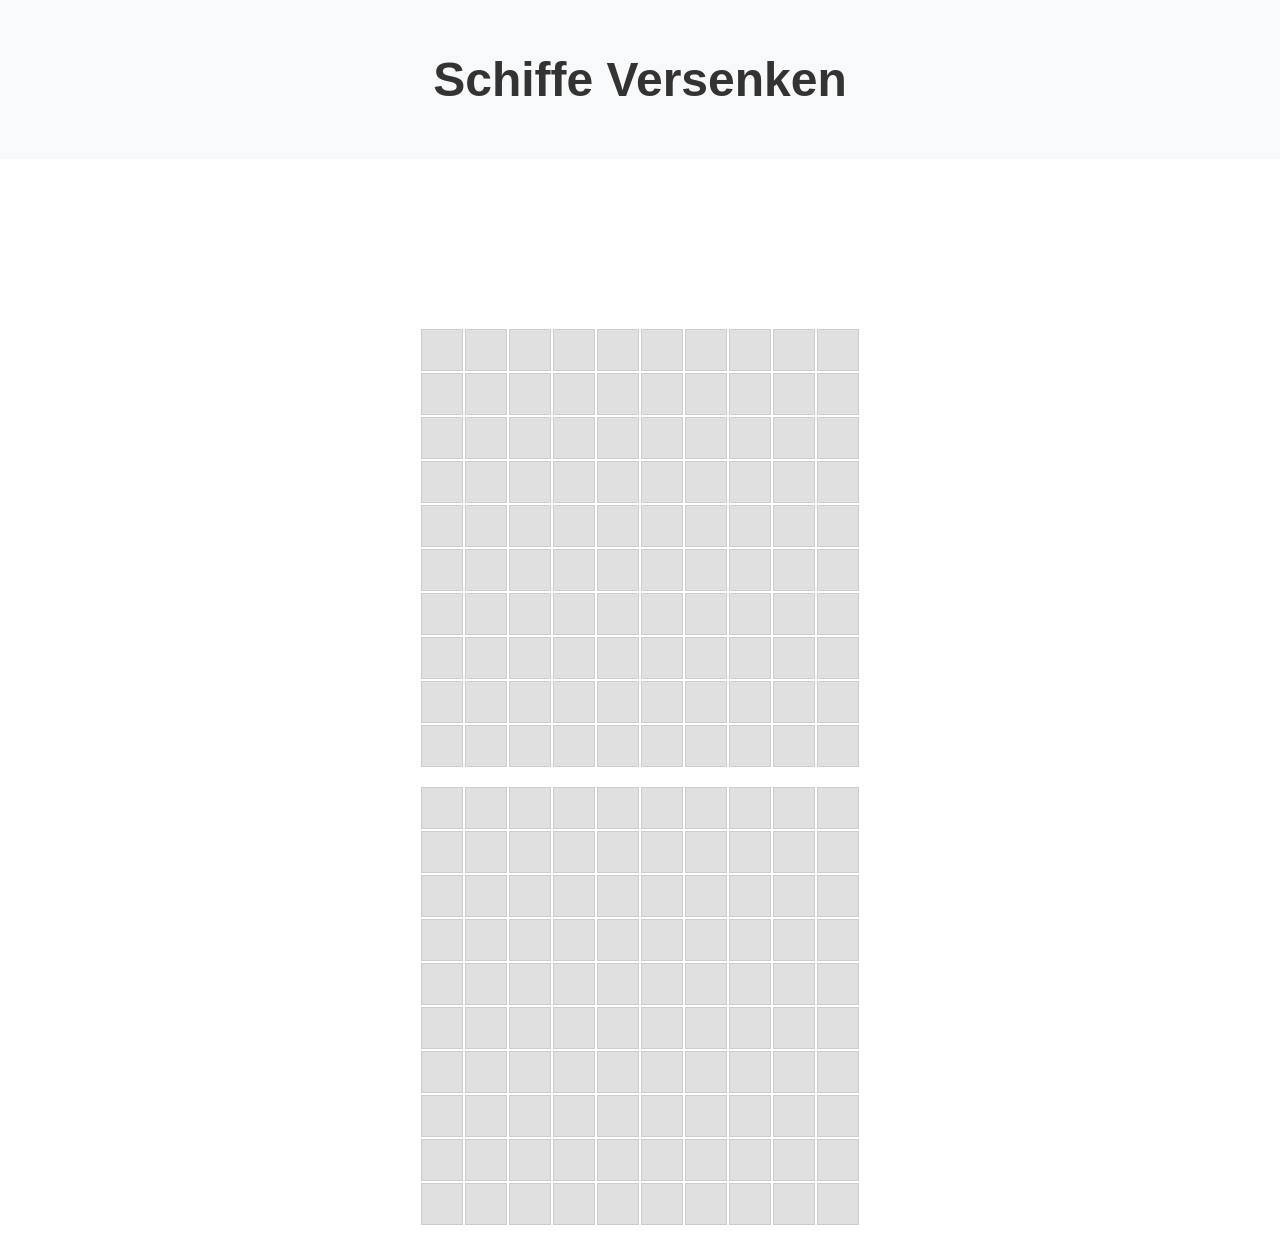
==== game.html @ b178c29c "Testing out Git repository" ====
<!DOCTYPE html>
<html lang="en">
<head>
	<meta charset="UTF-8">
	<meta name="viewport" content="width=device-width, initial-scale=1.0">
	<title>Schiffe Versenken - Spiel</title>
	<link rel="stylesheet" href="style.css">
</head>
<body>
	<header>
		<h1>Schiffe Versenken</h1>
	</header>
	<main>
		<div id="player-board" class="gridboard"></div>
		<div id="ai-board" class="gridboard"></div>
	</main>
</body>
<script src="game.js"></script>
</html>
---- style.css ----
body {
	margin: 0;
	font-family:'Segoe UI', Tahoma, Geneva, Verdana, sans-serif;
	background-color: #ffffff;
	color: #333333;
}

main {
	padding: 20px;
	padding-top: 150px;
	display: flex;
	align-items: center;
	justify-content: center;
	flex-direction: column;
}

header {
	background-color: #f8f9fa;
	padding: 20px;
	text-align: center;
	font-size: 24px;
	font-weight: bold;
}

section {
	display: flex;
	gap: 50px;
	justify-content: center;
	align-items: center;
}

h2 {
	margin-bottom: 20px;
	color: #4CAF50;
	font-weight:600;
}

input[type="text"], input[type="password"] {
	width: 22%;
	padding: 10px;
	margin: 10px 0;
	border: 1px solid #ccc;
	border-radius: 4px;
	box-sizing: border-box;
}

select {
	width: 22%;
	padding: 10px;
	margin: 10px 0;
	border: 1px solid #ccc;
	border-radius: 4px;
	box-sizing: border-box;
}

button {
	background-color: #4CAF50;
	color: white;
	padding: 10px 20px;
	margin: 10px 0;
	border: none;
	border-radius: 4px;
	cursor: pointer;
}

button:hover {
	background-color: #45a049;
}


/* Grid Board Styles */
.gridboard {
	display: grid;
	gap: 2px;
	margin-top: 20px;
}
.grid-cell {
	width: 40px;
	height: 40px;
	background-color: #e0e0e0;
	border: 1px solid #ccc;
	display: flex;
	align-items: center;
	justify-content: center;
	cursor: pointer;
}
.grid-cell:hover {
	background-color: #d0d0d0;
}
.grid-cell.hit {
	background-color: red;
}
.grid-cell.miss {
	background-color: lightblue;
}
#displayPlayers {
	margin-top: 20px;
	font-size: 18px;
}
#player1Name, #player2Name {
	font-weight: bold;
}
#boardSizeDisplay {
	margin-top: 10px;
	font-size: 16px;
}
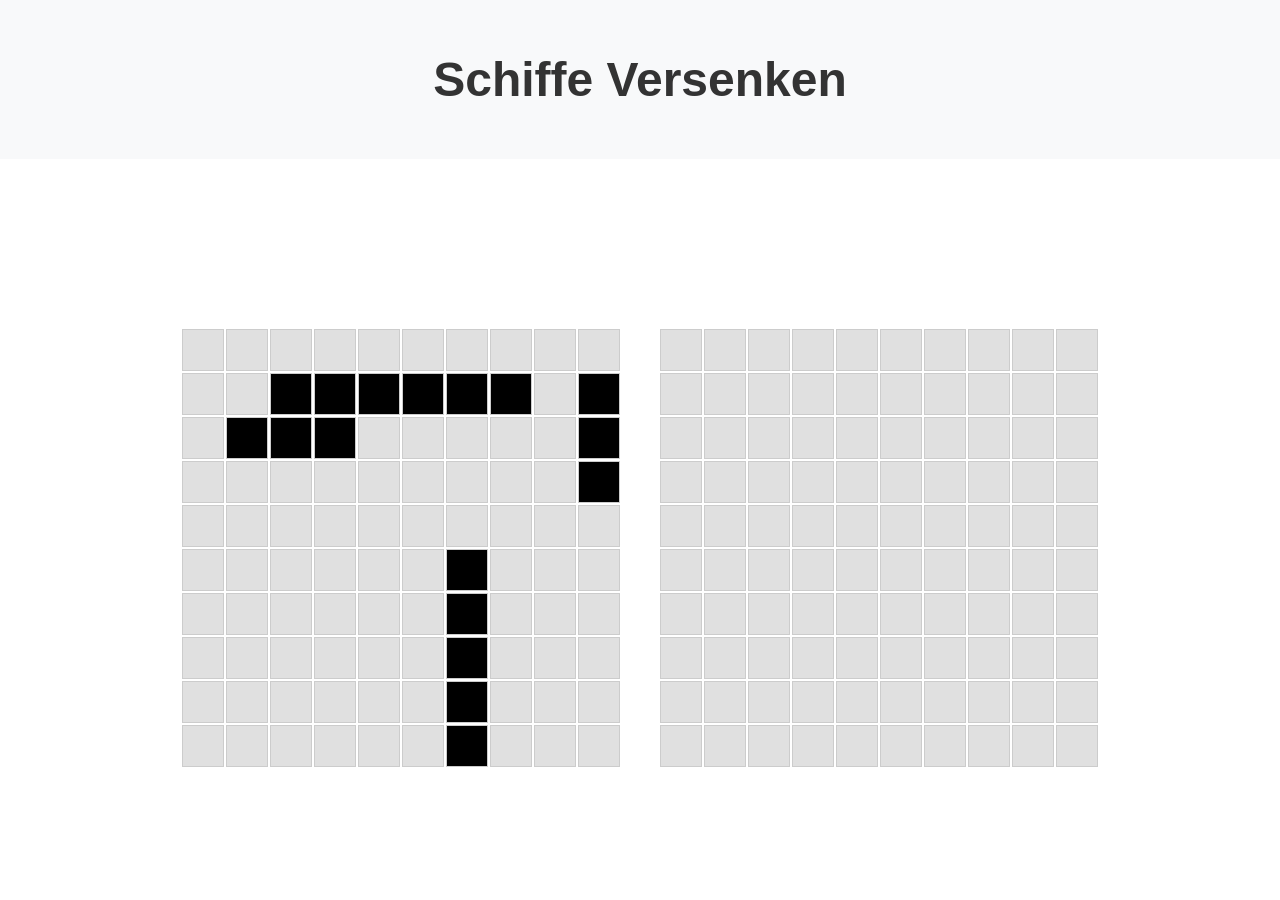
==== commit 000fe115: "Changed flex-direction" ====
--- a/game.html
+++ b/game.html
@@ -10,7 +10,7 @@
 	<header>
 		<h1>Schiffe Versenken</h1>
 	</header>
-	<main>
+	<main style="flex-direction: row; gap: 40px;">
 		<div id="player-board" class="gridboard"></div>
 		<div id="ai-board" class="gridboard"></div>
 	</main>
--- a/style.css
+++ b/style.css
@@ -87,6 +87,9 @@
 .grid-cell:hover {
 	background-color: #d0d0d0;
 }
+.grid-cell.ship {
+	background-color: black;
+}	
 .grid-cell.hit {
 	background-color: red;
 }
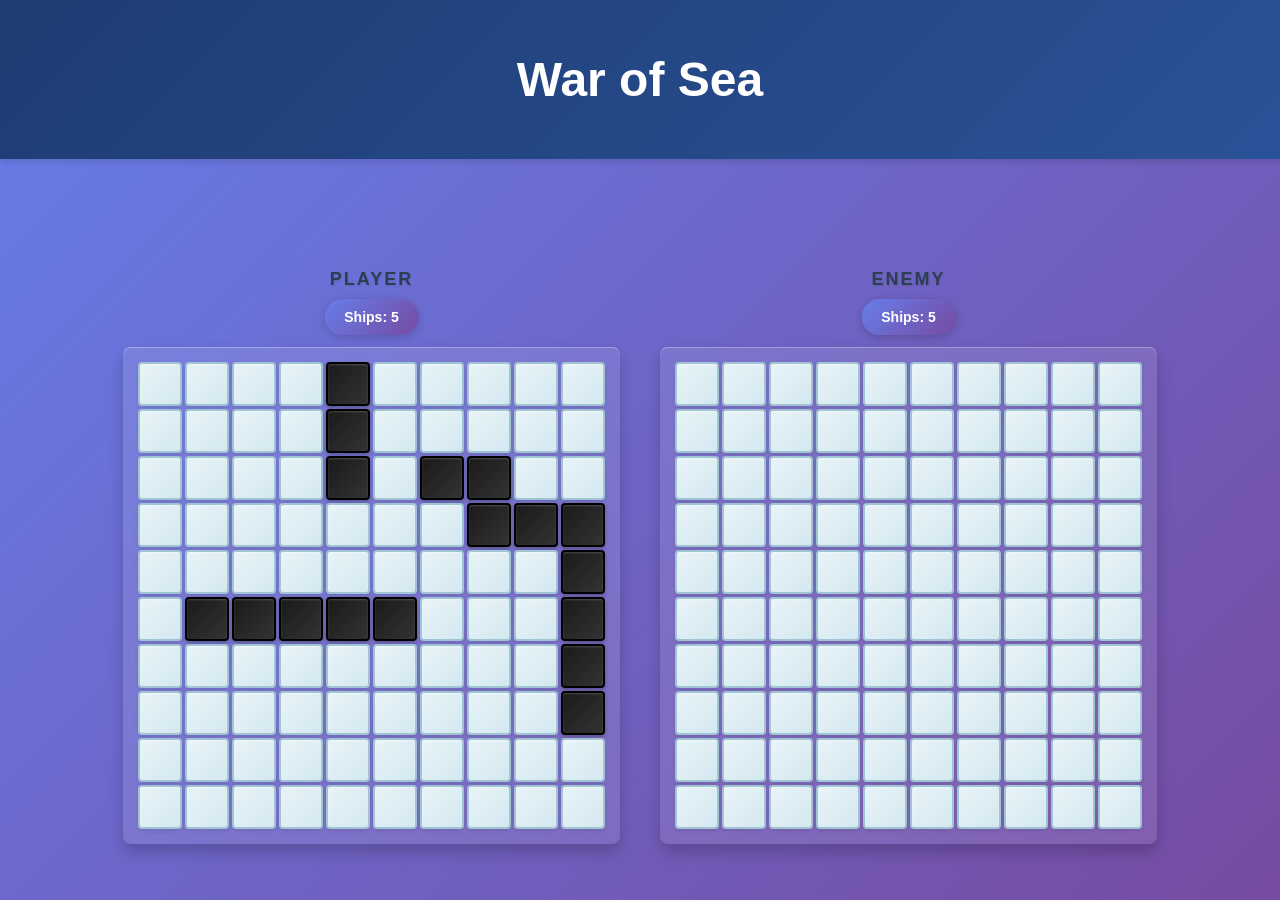
==== commit 7d3db012: "Finished the first Version" ====
--- a/game.html
+++ b/game.html
@@ -3,17 +3,49 @@
 <head>
 	<meta charset="UTF-8">
 	<meta name="viewport" content="width=device-width, initial-scale=1.0">
-	<title>Schiffe Versenken - Spiel</title>
+	<title>War of Sea - Spiel</title>
 	<link rel="stylesheet" href="style.css">
 </head>
 <body>
 	<header>
-		<h1>Schiffe Versenken</h1>
+		<h1>War of Sea</h1>
 	</header>
 	<main style="flex-direction: row; gap: 40px;">
-		<div id="player-board" class="gridboard"></div>
-		<div id="ai-board" class="gridboard"></div>
+		<div style="position: relative;">
+			<label for="player-board" id="label-player-board" class="grid-label"></label>
+			<div id="player-ships-count" class="ships-count">Ships: 5</div>
+			<br>
+			<div id="player-board" class="gridboard"></div>
+		</div>
+
+		<div style="position: relative;">
+			<label for="ai-board" class="grid-label">Enemy</label>
+			<div id="ai-ships-count" class="ships-count">Ships: 5</div>
+			<br>
+			<div id="ai-board" class="gridboard"></div>
+		</div>
 	</main>
+
+	<!-- Winner Screen -->
+	<div id="winner-modal" class="winner-modal hidden">
+		<div class="winner-container">
+			<img src="./assets/images/crown-icon.png" alt="Crown Icon" class="winner-icon">
+			<h2 id="winner-title" class="winner-title"></h2>
+			<p id="winner-message" class="winner-message"></p>
+			<div class="winner-buttons">
+				<button id="play-again-btn" class="winner-btn">Play Again</button>
+				<button id="home-btn" class="winner-btn secondary">Back to Home</button>
+			</div>
+		</div>
+	</div>
 </body>
+<script>
+	document.getElementById("play-again-btn").addEventListener("click", function() {
+		window.location.reload();
+	});
+	document.getElementById("home-btn").addEventListener("click", function() {
+		window.location.href = "index.html";
+	});
+</script>
 <script src="game.js"></script>
 </html>
--- a/style.css
+++ b/style.css
@@ -1,8 +1,9 @@
 body {
 	margin: 0;
 	font-family:'Segoe UI', Tahoma, Geneva, Verdana, sans-serif;
-	background-color: #ffffff;
+	background: linear-gradient(135deg, #667eea 0%, #764ba2 100%);
 	color: #333333;
+	min-height: 100vh;
 }
 
 main {
@@ -15,11 +16,13 @@
 }
 
 header {
-	background-color: #f8f9fa;
+	background: linear-gradient(135deg, #1e3c72 0%, #2a5298 100%);
 	padding: 20px;
 	text-align: center;
 	font-size: 24px;
 	font-weight: bold;
+	color: white;
+	box-shadow: 0 4px 6px rgba(0, 0, 0, 0.1);
 }
 
 section {
@@ -31,79 +34,366 @@
 
 h2 {
 	margin-bottom: 20px;
-	color: #4CAF50;
-	font-weight:600;
-}
-
-input[type="text"], input[type="password"] {
-	width: 22%;
-	padding: 10px;
+	color: #333;
+	font-weight: 600;
+}
+
+input[type="text"] {
+	width: 100%;
+	padding: 12px;
 	margin: 10px 0;
-	border: 1px solid #ccc;
-	border-radius: 4px;
+	border: 2px solid #ddd;
+	border-radius: 6px;
 	box-sizing: border-box;
-}
-
-select {
-	width: 22%;
-	padding: 10px;
+	font-size: 14px;
+	transition: border-color 0.3s;
+}
+
+input[type="text"]:focus {
+	outline: none;
+	border-color: #667eea;
+}
+
+/* Custom select component (replaces native select) */
+.custom-select {
+	position: relative;
+	width: 100%;
 	margin: 10px 0;
-	border: 1px solid #ccc;
-	border-radius: 4px;
-	box-sizing: border-box;
+	user-select: none;
+}
+.custom-select__trigger {
+	display: flex;
+	align-items: center;
+	gap: 10px;
+	padding: 12px;
+	background: #ffffff;
+	border: 2px solid #ddd;
+	border-radius: 6px;
+	box-shadow: none;
+	cursor: pointer;
+	font-size: 14px;
+}
+.custom-select__value {
+	flex: 1;
+	color: #2c3e50;
+	font-weight: 500;
+	font-size: 14px;
+	font-family: inherit;
+	line-height: 1.2;
+}
+.custom-select.open .custom-select__trigger {
+	box-shadow: 0 8px 20px rgba(102,126,234,0.12);
+}
+.custom-select__options {
+	position: absolute;
+ 	left: 0;
+ 	right: 0;
+ 	top: 100%;
+ 	margin-top: 8px;
+ 	background: linear-gradient(180deg, rgba(246,248,255,0.98) 0%, rgba(236,241,255,0.98) 100%);
+ 	border: 1px solid rgba(102,126,234,0.12);
+ 	border-radius: 10px;
+ 	padding: 8px;
+ 	box-shadow: 0 10px 26px rgba(29,29,41,0.12);
+ 	z-index: 40;
+ 	transform-origin: top center;
+ 	transform: scaleY(0);
+ 	transition: transform 160ms ease, opacity 160ms ease;
+ 	opacity: 0;
+ 	pointer-events: none;
+}
+.custom-select.open .custom-select__options {
+	transform: scaleY(1);
+	opacity: 1;
+	pointer-events: auto;
+}
+.custom-select__option {
+	padding: 10px 14px;
+	color: #2c3e50;
+	border-radius: 6px;
+	margin: 6px 0;
+	cursor: pointer;
+	transition: background 0.15s;
+	font-weight: 500;
+	font-size: 14px;
+	font-family: inherit;
+	line-height: 1.2;
+}
+.custom-select__option:hover {
+	background: rgba(102,126,234,0.08);
+	color: #667eea;
+}
+.custom-select__option.selected {
+	background: linear-gradient(135deg, #667eea 0%, #764ba2 100%);
+	color: #ffffff;
 }
 
 button {
-	background-color: #4CAF50;
+	background: linear-gradient(135deg, #667eea 0%, #764ba2 100%);
 	color: white;
-	padding: 10px 20px;
-	margin: 10px 0;
+	padding: 12px 30px;
+	margin: 15px 0;
 	border: none;
-	border-radius: 4px;
-	cursor: pointer;
+	border-radius: 6px;
+	cursor: pointer;
+	font-weight: 600;
+	font-size: 16px;
+	box-shadow: 0 4px 6px rgba(0, 0, 0, 0.2);
+	transition: transform 0.2s;
 }
 
 button:hover {
-	background-color: #45a049;
+	transform: translateY(-2px);
+	box-shadow: 0 6px 12px rgba(0, 0, 0, 0.3);
 }
 
 
 /* Grid Board Styles */
 .gridboard {
 	display: grid;
-	gap: 2px;
+	gap: 3px;
 	margin-top: 20px;
-}
+	padding: 15px;
+	background: rgba(255, 255, 255, 0.1);
+	border-radius: 8px;
+	box-shadow: 0 8px 16px rgba(0, 0, 0, 0.2), inset 0 1px 0 rgba(255, 255, 255, 0.3);
+	backdrop-filter: blur(10px);
+}
+.grid-label {
+	position: absolute;
+	top: -40px;
+	left: 50%;
+	transform: translateX(-50%);
+	font-weight: 700;
+	font-size: 18px;
+	color: #2c3e50;
+	text-transform: uppercase;
+	letter-spacing: 2px;
+	text-shadow: 1px 1px 2px rgba(0, 0, 0, 0.1);
+}
+
+.ships-count {
+	position: absolute;
+	top: -10px;
+	left: 50%;
+	transform: translateX(-50%);
+	font-weight: 600;
+	font-size: 14px;
+	color: #ffffff;
+	background: linear-gradient(135deg, #667eea 0%, #764ba2 100%);
+	padding: 10px 20px;
+	border-radius: 20px;
+	box-shadow: 0 2px 8px rgba(0, 0, 0, 0.2);
+	white-space: nowrap;
+}
+
+/* Configuration and Instructions Sections */
+.config-section,
+.instructions-section {
+	background-color: rgba(255, 255, 255, 0.95);
+	border-radius: 12px;
+	padding: 30px;
+	box-shadow: 0 8px 16px rgba(0, 0, 0, 0.2);
+	flex: 1;
+	max-width: 400px;
+	min-height: 450px;
+	display: flex;
+	flex-direction: column;
+}
+
+.config-section {
+	border-left: 5px solid #667eea;
+}
+
+.instructions-section {
+	border-left: 5px solid #764ba2;
+}
+
+.instructions-section ul {
+	list-style: none;
+	padding: 0;
+	margin: 0;
+}
+
+.instructions-section li {
+	padding: 10px 0;
+	border-bottom: 1px solid #eee;
+	font-size: 14px;
+	line-height: 1.6;
+	color: #333;
+}
+
+.instructions-section li:last-child {
+	border-bottom: none;
+}
+
+.config-section label,
+.instructions-section label {
+	display: block;
+	margin-top: 15px;
+	font-weight: 600;
+	color: #333;
+}
+
+.config-section label:first-child,
+.instructions-section label:first-child {
+	margin-top: 0;
+}
+
 .grid-cell {
 	width: 40px;
 	height: 40px;
-	background-color: #e0e0e0;
-	border: 1px solid #ccc;
-	display: flex;
-	align-items: center;
-	justify-content: center;
-	cursor: pointer;
+	background: linear-gradient(135deg, #e8f4f8 0%, #d4e8f0 100%);
+	border: 2px solid #a0c4d4;
+	display: flex;
+	align-items: center;
+	justify-content: center;
+	cursor: pointer;
+	border-radius: 4px;
+	transition: all 0.2s ease;
+	box-shadow: inset 0 1px 2px rgba(255, 255, 255, 0.5), 0 2px 4px rgba(0, 0, 0, 0.1);
+	font-weight: bold;
+	font-size: 12px;
 }
 .grid-cell:hover {
-	background-color: #d0d0d0;
+	background: linear-gradient(135deg, #d4e8f0 0%, #c0dce8 100%);
+	transform: scale(1.05);
+	box-shadow: inset 0 1px 2px rgba(255, 255, 255, 0.5), 0 4px 8px rgba(0, 0, 0, 0.2);
 }
 .grid-cell.ship {
-	background-color: black;
+	background: linear-gradient(135deg, #1a1a1a 0%, #333333 100%);
+	border-color: #000;
+	box-shadow: inset 0 1px 2px rgba(255, 255, 255, 0.2), 0 2px 4px rgba(0, 0, 0, 0.3);
+	color: #fff;
+}
+.grid-cell.ship:hover {
+	background: linear-gradient(135deg, #2a2a2a 0%, #444444 100%);
 }	
 .grid-cell.hit {
-	background-color: red;
+	background: linear-gradient(135deg, #ff4444 0%, #cc0000 100%);
+	border-color: #990000;
+	box-shadow: inset 0 1px 2px rgba(255, 200, 200, 0.5), 0 2px 4px rgba(200, 0, 0, 0.3);
+	color: white;
+	content: '✕';
+}
+.grid-cell.hit:hover {
+	background: linear-gradient(135deg, #ff6666 0%, #dd2222 100%);
 }
 .grid-cell.miss {
-	background-color: lightblue;
-}
-#displayPlayers {
-	margin-top: 20px;
+	background: linear-gradient(135deg, #87ceeb 0%, #4db8e8 100%);
+	border-color: #1e90ff;
+	box-shadow: inset 0 1px 2px rgba(255, 255, 255, 0.7), 0 2px 4px rgba(30, 144, 255, 0.2);
+	color: #0047ab;
+	content: '○';
+}
+.grid-cell.miss:hover {
+	background: linear-gradient(135deg, #a0d8f7 0%, #6ec7f0 100%);
+}
+.grid-cell.sunk {
+	background: linear-gradient(135deg, #8b0000 0%, #660000 100%);
+	border-color: #440000;
+	box-shadow: inset 0 1px 2px rgba(255, 100, 100, 0.3), 0 2px 4px rgba(136, 0, 0, 0.4);
+	color: #fff;
+}
+.grid-cell.sunk:hover {
+	background: linear-gradient(135deg, #a01010 0%, #770000 100%);
+}
+
+/* Winner Modal */
+.winner-modal {
+	position: fixed;
+	top: 0;
+	left: 0;
+	right: 0;
+	bottom: 0;
+	background: rgba(0, 0, 0, 0.6);
+	display: flex;
+	align-items: center;
+	justify-content: center;
+	z-index: 1000;
+	backdrop-filter: blur(4px);
+}
+
+.winner-modal.hidden {
+	display: none;
+}
+
+.winner-container {
+	background: linear-gradient(135deg, #ffffff 0%, #f8faff 100%);
+	border-radius: 16px;
+	padding: 60px 40px;
+	max-width: 500px;
+	text-align: center;
+	box-shadow: 0 20px 60px rgba(0, 0, 0, 0.3);
+	animation: scaleIn 0.3s ease;
+}
+
+@keyframes scaleIn {
+	from {
+		transform: scale(0.9);
+		opacity: 0;
+	}
+	to {
+		transform: scale(1);
+		opacity: 1;
+	}
+}
+
+.winner-icon {
+	width: 128px;
+	height: 128px;
+	margin-bottom: 20px;
+}
+
+.winner-title {
+	font-size: 42px;
+	font-weight: 700;
+	color: #667eea;
+	margin: 0 0 20px 0;
+	text-transform: uppercase;
+	letter-spacing: 2px;
+}
+
+.winner-message {
 	font-size: 18px;
-}
-#player1Name, #player2Name {
-	font-weight: bold;
-}
-#boardSizeDisplay {
-	margin-top: 10px;
+	color: #333;
+	margin: 0 0 40px 0;
+	line-height: 1.6;
+}
+
+.winner-buttons {
+	display: flex;
+	gap: 15px;
+	justify-content: center;
+}
+
+.winner-btn {
+	background: linear-gradient(135deg, #667eea 0%, #764ba2 100%);
+	color: white;
+	border: none;
+	padding: 14px 32px;
 	font-size: 16px;
-}+	font-weight: 600;
+	border-radius: 8px;
+	cursor: pointer;
+	transition: all 0.3s ease;
+	box-shadow: 0 8px 16px rgba(102, 126, 234, 0.3);
+}
+
+.winner-btn:hover {
+	transform: translateY(-2px);
+	box-shadow: 0 12px 24px rgba(102, 126, 234, 0.4);
+}
+
+.winner-btn.secondary {
+	background: linear-gradient(135deg, #e8f0ff 0%, #f0f7ff 100%);
+	color: #667eea;
+	border: 2px solid #667eea;
+	box-shadow: none;
+}
+
+.winner-btn.secondary:hover {
+	background: linear-gradient(135deg, #d4e5ff 0%, #e8efff 100%);
+	box-shadow: 0 6px 16px rgba(102, 126, 234, 0.2);
+}
+
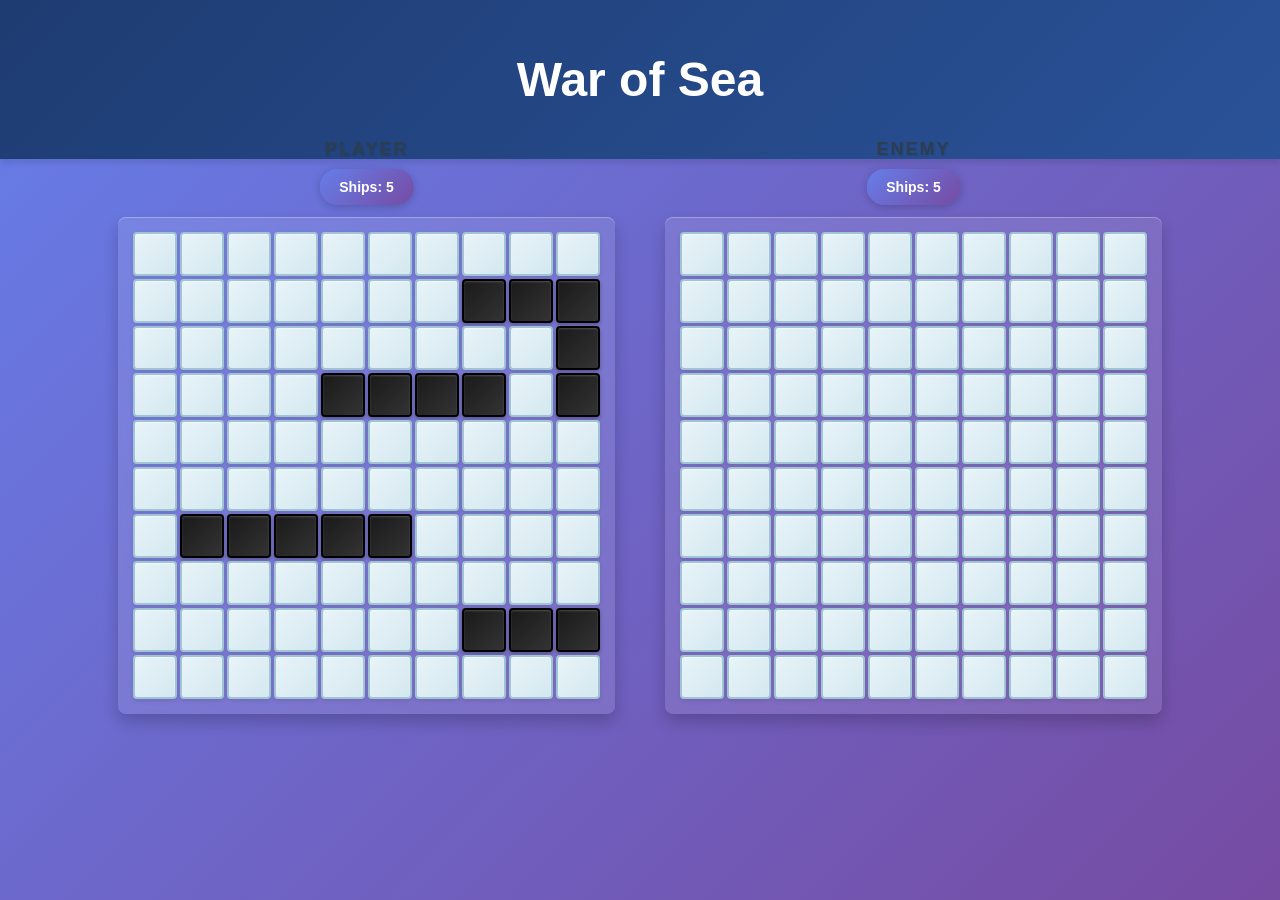
==== commit fc7ceeb1: "Added responsiveness" ====
--- a/game.html
+++ b/game.html
@@ -10,15 +10,15 @@
 	<header>
 		<h1>War of Sea</h1>
 	</header>
-	<main style="flex-direction: row; gap: 40px;">
-		<div style="position: relative;">
+	<main class="game-main">
+		<div class="game-board-container">
 			<label for="player-board" id="label-player-board" class="grid-label"></label>
 			<div id="player-ships-count" class="ships-count">Ships: 5</div>
 			<br>
 			<div id="player-board" class="gridboard"></div>
 		</div>
 
-		<div style="position: relative;">
+		<div class="game-board-container">
 			<label for="ai-board" class="grid-label">Enemy</label>
 			<div id="ai-ships-count" class="ships-count">Ships: 5</div>
 			<br>
--- a/style.css
+++ b/style.css
@@ -397,3 +397,298 @@
 	box-shadow: 0 6px 16px rgba(102, 126, 234, 0.2);
 }
 
+/* Responsive Styles */
+
+/* Home Page Layout */
+.home-main {
+	display: flex;
+	gap: 60px;
+	flex-direction: row;
+	align-items: center;
+	justify-content: center;
+	padding-top: 20px;
+	min-height: calc(100vh - 200px);
+	flex-wrap: wrap;
+}
+
+/* Game Page Layout */
+.game-main {
+	display: flex;
+	flex-direction: row;
+	gap: 40px;
+	justify-content: center;
+	align-items: flex-start;
+	flex-wrap: wrap;
+	padding: 20px;
+}
+
+.game-board-container {
+	position: relative;
+}
+
+/* Tablet and smaller screens: 768px and below */
+@media (max-width: 768px) {
+	main {
+		padding: 20px;
+		padding-top: 120px;
+	}
+
+	header {
+		padding: 15px;
+		font-size: 20px;
+	}
+
+	.home-main {
+		gap: 30px;
+		flex-direction: column;
+		padding-top: 10px;
+		min-height: auto;
+	}
+
+	.config-section,
+	.instructions-section {
+		max-width: 100%;
+		width: 100%;
+		min-height: auto;
+		padding: 25px;
+	}
+
+	section {
+		gap: 30px;
+	}
+
+	.grid-cell {
+		width: 35px;
+		height: 35px;
+		font-size: 11px;
+	}
+
+	.gridboard {
+		padding: 12px;
+		gap: 2px;
+	}
+
+	.game-main {
+		gap: 20px;
+		padding: 15px;
+	}
+
+	.instructions-section ul {
+		margin: 0;
+	}
+
+	.instructions-section li {
+		padding: 8px 0;
+		font-size: 13px;
+	}
+}
+
+/* Small phones: 480px and below */
+@media (max-width: 480px) {
+	body {
+		font-size: 14px;
+	}
+
+	main {
+		padding: 15px;
+		padding-top: 100px;
+	}
+
+	header {
+		padding: 12px;
+		font-size: 18px;
+	}
+
+	h2 {
+		font-size: 18px;
+		margin-bottom: 15px;
+	}
+
+	.home-main {
+		gap: 20px;
+		min-height: auto;
+	}
+
+	.config-section,
+	.instructions-section {
+		max-width: 100%;
+		width: 100%;
+		min-height: auto;
+		padding: 20px;
+		flex: none;
+	}
+
+	input[type="text"] {
+		padding: 10px;
+		font-size: 13px;
+	}
+
+	button,
+	.winner-btn {
+		padding: 10px 24px;
+		font-size: 14px;
+		margin: 12px 0;
+	}
+
+	.custom-select__trigger,
+	.custom-select__option {
+		padding: 10px 12px;
+		font-size: 13px;
+	}
+
+	.grid-cell {
+		width: 32px;
+		height: 32px;
+		font-size: 10px;
+	}
+
+	.gridboard {
+		padding: 10px;
+		gap: 2px;
+		margin-top: 15px;
+	}
+
+	.game-main {
+		gap: 15px;
+		flex-direction: column;
+		padding: 12px;
+	}
+
+	.game-board-container {
+		width: 100%;
+		max-width: 100%;
+	}
+
+	.ships-count {
+		font-size: 12px;
+		padding: 8px 16px;
+		top: -8px;
+	}
+
+	.grid-label {
+		font-size: 14px;
+		top: -35px;
+	}
+
+	.instructions-section ul {
+		margin: 0;
+		padding: 0;
+	}
+
+	.instructions-section li {
+		padding: 7px 0;
+		font-size: 12px;
+		line-height: 1.5;
+	}
+
+	.winner-container {
+		padding: 40px 25px;
+		max-width: 90%;
+		border-radius: 12px;
+	}
+
+	.winner-icon {
+		width: 100px;
+		height: 100px;
+		margin-bottom: 15px;
+	}
+
+	.winner-title {
+		font-size: 32px;
+		margin-bottom: 15px;
+	}
+
+	.winner-message {
+		font-size: 14px;
+		margin-bottom: 30px;
+	}
+
+	.winner-buttons {
+		flex-direction: column;
+		gap: 10px;
+	}
+
+	.winner-btn {
+		width: 100%;
+		padding: 12px 20px;
+		font-size: 14px;
+	}
+
+	.custom-select__options {
+		margin-top: 4px;
+		padding: 6px;
+	}
+
+	section {
+		gap: 20px;
+		flex-direction: column;
+	}
+}
+
+/* Extra small phones: 360px and below */
+@media (max-width: 360px) {
+	header {
+		font-size: 16px;
+		padding: 10px;
+	}
+
+	main {
+		padding-top: 90px;
+		padding: 10px;
+	}
+
+	h2 {
+		font-size: 16px;
+	}
+
+	.config-section,
+	.instructions-section {
+		padding: 15px;
+	}
+
+	.grid-cell {
+		width: 28px;
+		height: 28px;
+		font-size: 9px;
+	}
+
+	button,
+	.winner-btn {
+		padding: 8px 16px;
+		font-size: 12px;
+	}
+
+	.winner-container {
+		padding: 30px 20px;
+	}
+
+	.winner-title {
+		font-size: 26px;
+	}
+
+	.winner-message {
+		font-size: 13px;
+	}
+}
+
+/* Large screens and desktops: 1024px and above */
+@media (min-width: 1024px) {
+	main {
+		padding-top: 150px;
+	}
+
+	.config-section,
+	.instructions-section {
+		max-width: 450px;
+		min-height: 500px;
+	}
+
+	.home-main {
+		gap: 80px;
+	}
+
+	.game-main {
+		gap: 50px;
+	}
+}
+
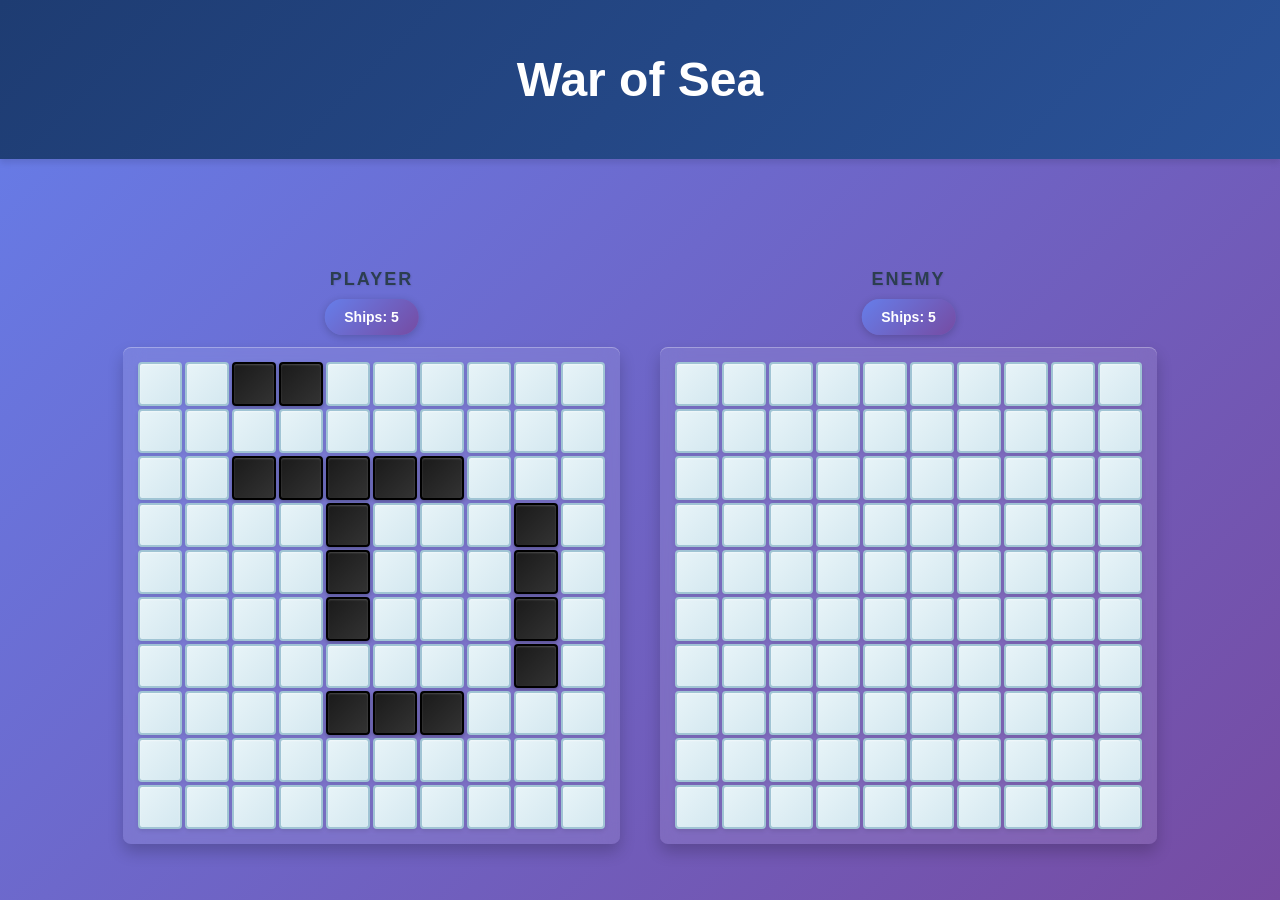
==== commit c806c860: "Deleted responsiveness" ====
--- a/game.html
+++ b/game.html
@@ -5,20 +5,21 @@
 	<meta name="viewport" content="width=device-width, initial-scale=1.0">
 	<title>War of Sea - Spiel</title>
 	<link rel="stylesheet" href="style.css">
+	<link rel="stylesheet" href="responsiveness.css">
 </head>
 <body>
 	<header>
 		<h1>War of Sea</h1>
 	</header>
-	<main class="game-main">
-		<div class="game-board-container">
+	<main style="flex-direction: row; gap: 40px;">
+		<div style="position: relative;">
 			<label for="player-board" id="label-player-board" class="grid-label"></label>
 			<div id="player-ships-count" class="ships-count">Ships: 5</div>
 			<br>
 			<div id="player-board" class="gridboard"></div>
 		</div>
 
-		<div class="game-board-container">
+		<div style="position: relative;">
 			<label for="ai-board" class="grid-label">Enemy</label>
 			<div id="ai-ships-count" class="ships-count">Ships: 5</div>
 			<br>
--- a/style.css
+++ b/style.css
@@ -397,298 +397,7 @@
 	box-shadow: 0 6px 16px rgba(102, 126, 234, 0.2);
 }
 
-/* Responsive Styles */
-
-/* Home Page Layout */
-.home-main {
-	display: flex;
-	gap: 60px;
-	flex-direction: row;
-	align-items: center;
-	justify-content: center;
-	padding-top: 20px;
-	min-height: calc(100vh - 200px);
-	flex-wrap: wrap;
-}
-
-/* Game Page Layout */
-.game-main {
-	display: flex;
-	flex-direction: row;
-	gap: 40px;
-	justify-content: center;
-	align-items: flex-start;
-	flex-wrap: wrap;
-	padding: 20px;
-}
-
-.game-board-container {
-	position: relative;
-}
-
-/* Tablet and smaller screens: 768px and below */
-@media (max-width: 768px) {
-	main {
-		padding: 20px;
-		padding-top: 120px;
-	}
-
-	header {
-		padding: 15px;
-		font-size: 20px;
-	}
-
-	.home-main {
-		gap: 30px;
-		flex-direction: column;
-		padding-top: 10px;
-		min-height: auto;
-	}
-
-	.config-section,
-	.instructions-section {
-		max-width: 100%;
-		width: 100%;
-		min-height: auto;
-		padding: 25px;
-	}
-
-	section {
-		gap: 30px;
-	}
-
-	.grid-cell {
-		width: 35px;
-		height: 35px;
-		font-size: 11px;
-	}
-
-	.gridboard {
-		padding: 12px;
-		gap: 2px;
-	}
-
-	.game-main {
-		gap: 20px;
-		padding: 15px;
-	}
-
-	.instructions-section ul {
-		margin: 0;
-	}
-
-	.instructions-section li {
-		padding: 8px 0;
-		font-size: 13px;
-	}
-}
-
-/* Small phones: 480px and below */
-@media (max-width: 480px) {
-	body {
-		font-size: 14px;
-	}
-
-	main {
-		padding: 15px;
-		padding-top: 100px;
-	}
-
-	header {
-		padding: 12px;
-		font-size: 18px;
-	}
-
-	h2 {
-		font-size: 18px;
-		margin-bottom: 15px;
-	}
-
-	.home-main {
-		gap: 20px;
-		min-height: auto;
-	}
-
-	.config-section,
-	.instructions-section {
-		max-width: 100%;
-		width: 100%;
-		min-height: auto;
-		padding: 20px;
-		flex: none;
-	}
-
-	input[type="text"] {
-		padding: 10px;
-		font-size: 13px;
-	}
-
-	button,
-	.winner-btn {
-		padding: 10px 24px;
-		font-size: 14px;
-		margin: 12px 0;
-	}
-
-	.custom-select__trigger,
-	.custom-select__option {
-		padding: 10px 12px;
-		font-size: 13px;
-	}
-
-	.grid-cell {
-		width: 32px;
-		height: 32px;
-		font-size: 10px;
-	}
-
-	.gridboard {
-		padding: 10px;
-		gap: 2px;
-		margin-top: 15px;
-	}
-
-	.game-main {
-		gap: 15px;
-		flex-direction: column;
-		padding: 12px;
-	}
-
-	.game-board-container {
-		width: 100%;
-		max-width: 100%;
-	}
-
-	.ships-count {
-		font-size: 12px;
-		padding: 8px 16px;
-		top: -8px;
-	}
-
-	.grid-label {
-		font-size: 14px;
-		top: -35px;
-	}
-
-	.instructions-section ul {
-		margin: 0;
-		padding: 0;
-	}
-
-	.instructions-section li {
-		padding: 7px 0;
-		font-size: 12px;
-		line-height: 1.5;
-	}
-
-	.winner-container {
-		padding: 40px 25px;
-		max-width: 90%;
-		border-radius: 12px;
-	}
-
-	.winner-icon {
-		width: 100px;
-		height: 100px;
-		margin-bottom: 15px;
-	}
-
-	.winner-title {
-		font-size: 32px;
-		margin-bottom: 15px;
-	}
-
-	.winner-message {
-		font-size: 14px;
-		margin-bottom: 30px;
-	}
-
-	.winner-buttons {
-		flex-direction: column;
-		gap: 10px;
-	}
-
-	.winner-btn {
-		width: 100%;
-		padding: 12px 20px;
-		font-size: 14px;
-	}
-
-	.custom-select__options {
-		margin-top: 4px;
-		padding: 6px;
-	}
-
-	section {
-		gap: 20px;
-		flex-direction: column;
-	}
-}
-
-/* Extra small phones: 360px and below */
-@media (max-width: 360px) {
-	header {
-		font-size: 16px;
-		padding: 10px;
-	}
-
-	main {
-		padding-top: 90px;
-		padding: 10px;
-	}
-
-	h2 {
-		font-size: 16px;
-	}
-
-	.config-section,
-	.instructions-section {
-		padding: 15px;
-	}
-
-	.grid-cell {
-		width: 28px;
-		height: 28px;
-		font-size: 9px;
-	}
-
-	button,
-	.winner-btn {
-		padding: 8px 16px;
-		font-size: 12px;
-	}
-
-	.winner-container {
-		padding: 30px 20px;
-	}
-
-	.winner-title {
-		font-size: 26px;
-	}
-
-	.winner-message {
-		font-size: 13px;
-	}
-}
-
-/* Large screens and desktops: 1024px and above */
-@media (min-width: 1024px) {
-	main {
-		padding-top: 150px;
-	}
-
-	.config-section,
-	.instructions-section {
-		max-width: 450px;
-		min-height: 500px;
-	}
-
-	.home-main {
-		gap: 80px;
-	}
-
-	.game-main {
-		gap: 50px;
-	}
-}
-
+
+
+
+
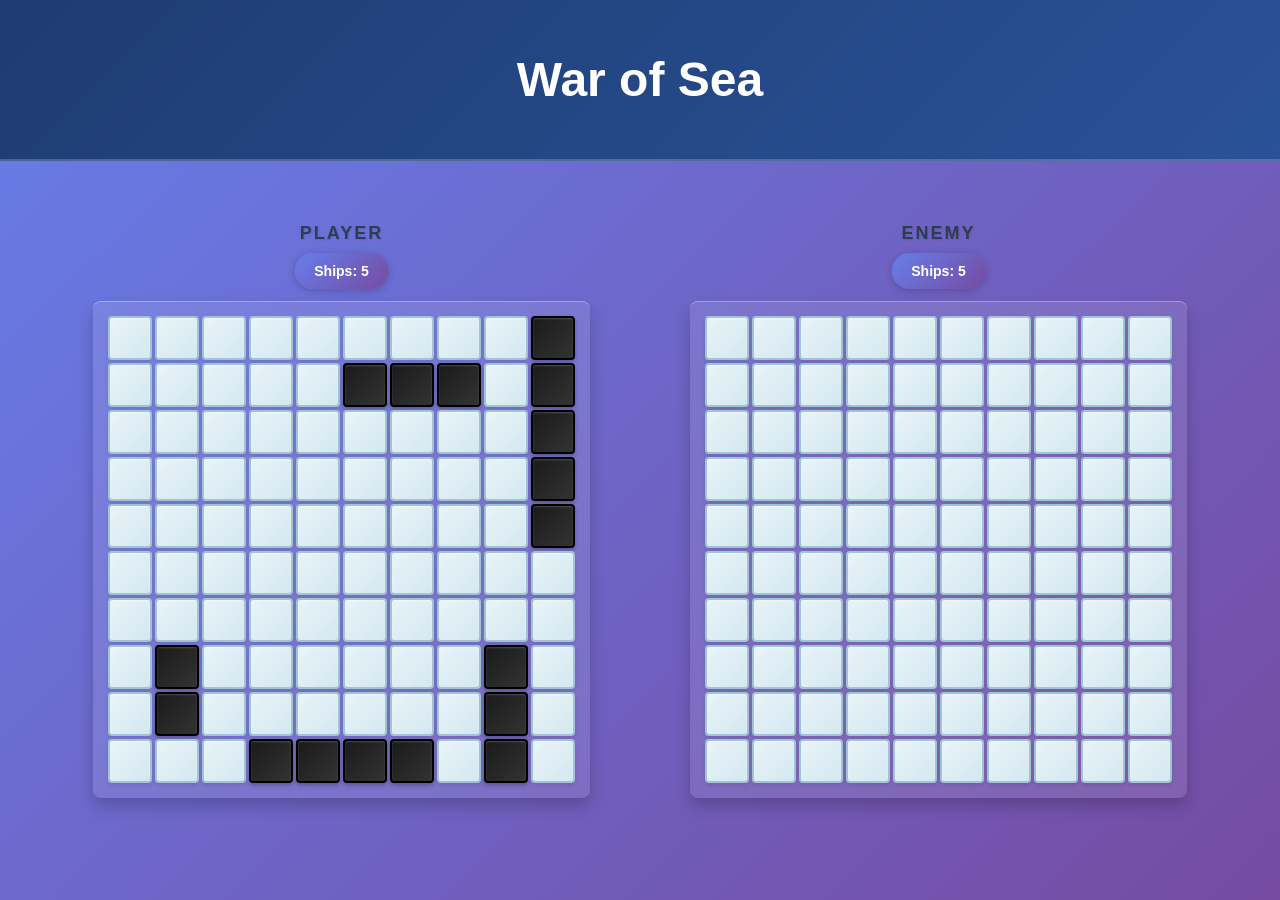
==== commit f57c870b: "Fixed bugs" ====
--- a/game.html
+++ b/game.html
@@ -11,13 +11,15 @@
 	<header>
 		<h1>War of Sea</h1>
 	</header>
-	<main style="flex-direction: row; gap: 40px;">
+	<main class="table-alignment">
 		<div style="position: relative;">
 			<label for="player-board" id="label-player-board" class="grid-label"></label>
 			<div id="player-ships-count" class="ships-count">Ships: 5</div>
 			<br>
 			<div id="player-board" class="gridboard"></div>
 		</div>
+
+		<br>
 
 		<div style="position: relative;">
 			<label for="ai-board" class="grid-label">Enemy</label>
--- a/style.css
+++ b/style.css
@@ -1,29 +1,32 @@
 body {
 	margin: 0;
-	font-family:'Segoe UI', Tahoma, Geneva, Verdana, sans-serif;
-	background: linear-gradient(135deg, #667eea 0%, #764ba2 100%);
+	min-height: 100vh;
+	display: flex;
+	flex-direction: column;
+	font-family:'Segoe UI', Tahoma, Geneva, Verdana, sans-serif; 
+	background: linear-gradient(135deg, #667eea 0%, #764ba2 100%); 
 	color: #333333;
-	min-height: 100vh;
-}
-
-main {
-	padding: 20px;
-	padding-top: 150px;
-	display: flex;
-	align-items: center;
-	justify-content: center;
-	flex-direction: column;
 }
 
 header {
+	flex-shrink: 0;
 	background: linear-gradient(135deg, #1e3c72 0%, #2a5298 100%);
 	padding: 20px;
-	text-align: center;
+	color: white;
 	font-size: 24px;
 	font-weight: bold;
-	color: white;
-	box-shadow: 0 4px 6px rgba(0, 0, 0, 0.1);
-}
+	text-align: center;
+	border-bottom: 2px solid rgba(255, 255, 255, 0.2);
+}
+
+main {
+	flex: 1;
+	display: flex;
+	align-items: center;
+	justify-content: center;
+	flex-direction: column;
+}
+
 
 section {
 	display: flex;
@@ -149,6 +152,14 @@
 
 
 /* Grid Board Styles */
+.table-alignment {
+	display: flex;
+	flex-direction: row;
+	gap: 50px;
+	justify-content: center;
+	align-items: center;
+}
+
 .gridboard {
 	display: grid;
 	gap: 3px;
@@ -241,8 +252,8 @@
 }
 
 .grid-cell {
-	width: 40px;
-	height: 40px;
+	width: 45px;
+	height: 45px;
 	background: linear-gradient(135deg, #e8f4f8 0%, #d4e8f0 100%);
 	border: 2px solid #a0c4d4;
 	display: flex;
@@ -395,9 +406,4 @@
 .winner-btn.secondary:hover {
 	background: linear-gradient(135deg, #d4e5ff 0%, #e8efff 100%);
 	box-shadow: 0 6px 16px rgba(102, 126, 234, 0.2);
-}
-
-
-
-
-
+}
--- a/responsiveness.css
+++ b/responsiveness.css
@@ -0,0 +1,187 @@
+/* Extra small screens (phones, 600px and below) */ 
+@media (max-width: 600px) { 
+	header { 
+		font-size: 14px;
+		padding: 5px; 
+	} /* index.html */ 
+	#configuration-alignment { 
+		flex-direction: column !important;
+		padding: 38px 10px !important; 
+		gap: 20px !important; 
+	} 
+	.config-section, 
+	.instructions-section { 
+		margin: 0 auto !important; 
+		width: 100% !important; 
+		min-height: auto !important; 
+		padding: 15px !important; 
+		padding-top: 5px !important; 
+	} 
+	.config-section label, .instructions-section label { 
+		font-size: 14px !important; 
+		margin-top: 5px; 
+	} 
+	button { 
+		font-size: 14px !important; 
+		padding: 10px 16px !important; 
+	} 
+	h2 { 
+		font-size: 22px !important; 
+		margin-bottom: 10px !important; 
+	} 
+	/* game.html */ 
+	.table-alignment { 
+		flex-direction: column; 
+		justify-content: center; 
+		align-items: center; 
+		gap: 20px; 
+		padding-top: 30px; 
+		padding-bottom: 0; 
+	} 
+	.grid-label { 
+		font-size: 14px; 
+	}
+	.gridboard { 
+		gap: 2px; 
+		margin-top: 10px; 
+		padding: 10px; 
+	} 
+	.ships-count { 
+		font-size: 12px; 
+		padding: 4px 8px; 
+	} 
+}
+
+/* Tablets in portrait (601px to 1024px) */
+@media (min-width: 601px) and (max-width: 1024px) and (orientation: portrait) {
+	header {
+		font-size: 16px;
+		padding: 10px;
+	}
+
+	#configuration-alignment {
+		flex-direction: column;
+		padding: 50px 40px;
+		gap: 30px;
+	}
+
+	.config-section,
+	.instructions-section {
+		width: 100%;
+		max-width: 800px;
+		padding: 25px;
+	}
+
+	h2 {
+		font-size: 28px;
+	}
+
+	button {
+		font-size: 16px;
+		padding: 14px 22px;
+		width: auto;
+	}
+
+	/* game.html */
+	.table-alignment {
+		flex-direction: column;
+		gap: 40px;
+	}
+
+	.gridboard {
+		gap: 5px;
+		padding: 18px;
+	}
+
+	.grid-cell {
+		width: 40px;
+		height: 40px;
+		font-size: 12px;
+	}
+
+	.ships-count {
+		font-size: 14px;
+	}
+}
+
+/* Tablets in landscape (601px to 1024px) */
+@media (min-width: 601px) and (max-width: 1024px) and (orientation: landscape) {
+	header {
+		font-size: 17px;
+		padding: 12px;
+	}
+
+	#configuration-alignment {
+		flex-direction: row;
+		padding: 40px 30px;
+		gap: 30px;
+	}
+
+	.config-section,
+	.instructions-section {
+		width: 45%;
+		max-width: none;
+		padding: 20px;
+	}
+
+	h2 {
+		font-size: 26px;
+	}
+
+	button {
+		font-size: 15px;
+		padding: 12px 20px;
+		width: auto;
+	}
+
+	/* game.html */
+	.table-alignment {
+		flex-direction: row;
+		gap: 30px;
+	}
+
+	.gridboard {
+		gap: 4px;
+		padding: 15px;
+	}
+
+	.grid-cell {
+		width: 45px;
+		height: 45px;
+		font-size: 12px;
+	}
+
+	.ships-count {
+		font-size: 13px;
+	}
+}
+
+/* Desktop Standard (Full HD and up to 1920px) - keine Media Query nötig, Default CSS */
+
+/* Big monitors / Widescreen (1921px and above) */
+@media (min-width: 1921px) {
+	body {
+		font-size: 18px;
+	}
+
+	#configuration-alignment,
+	.table-alignment {
+		max-width: 1600px;
+		margin: 0 auto;
+	}
+
+	.gridboard {
+		gap: 6px;
+		padding: 20px;
+	}
+
+	h2 {
+		font-size: 32px;
+	}
+
+	.grid-cell {
+		width: 50px;
+		height: 50px;
+		font-size: 14px;
+	}
+}
